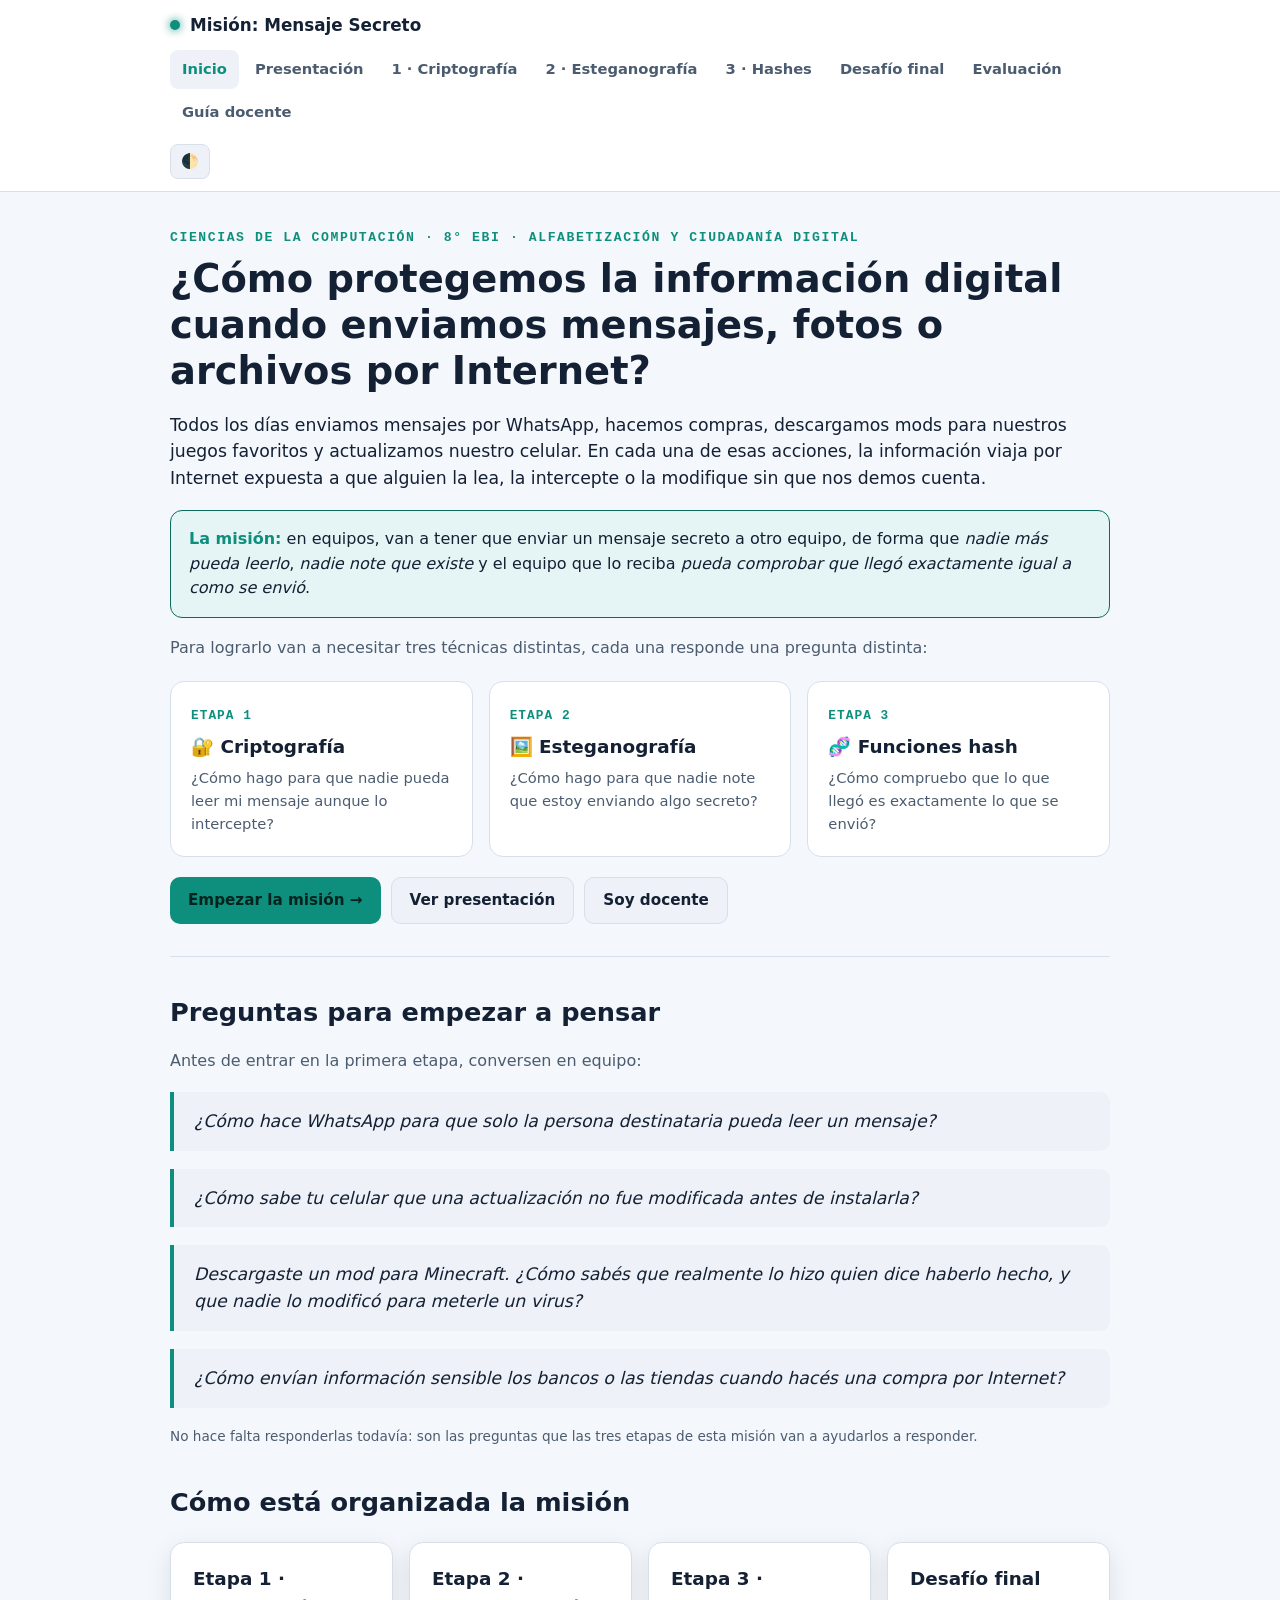
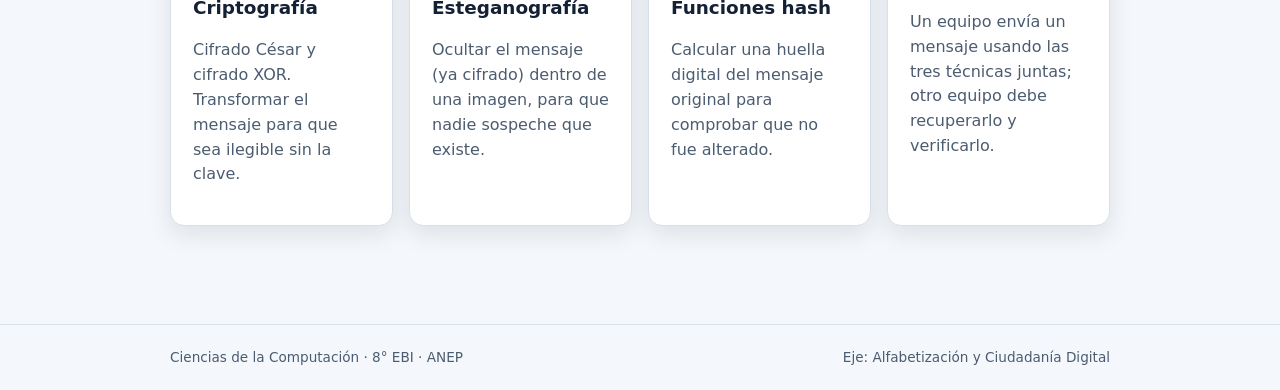
==== index.html @ 19aedc58 "Recurso: Misión Mensaje Secreto - criptografía, esteganografía y hashes (8vo EBI) Sitio estático int" ====
<!DOCTYPE html>
<html lang="es">
<head>
<meta charset="UTF-8">
<meta name="viewport" content="width=device-width, initial-scale=1.0">
<title>Misión: Mensaje Secreto — 8° EBI</title>
<meta name="description" content="Recurso educativo de Ciencias de la Computación (8° EBI): criptografía, esteganografía y funciones hash a través de una misión de protección de la información digital.">
<link rel="stylesheet" href="assets/style.css">
</head>
<body>

<header class="site">
  <div class="nav-row">
    <a class="brand" href="index.html"><span class="dot"></span>Misión: Mensaje Secreto</a>
    <nav class="links">
      <a href="index.html" class="active">Inicio</a>
      <a href="presentacion.html">Presentación</a>
      <a href="actividades/criptografia.html">1 · Criptografía</a>
      <a href="actividades/esteganografia.html">2 · Esteganografía</a>
      <a href="actividades/hashes.html">3 · Hashes</a>
      <a href="actividades/desafio-final.html">Desafío final</a>
      <a href="evaluacion.html">Evaluación</a>
      <a href="guia-docente.html">Guía docente</a>
    </nav>
    <button class="theme-toggle" onclick="toggleTheme()" title="Cambiar tema" aria-label="Cambiar tema claro/oscuro">🌓</button>
  </div>
</header>

<main>
  <div class="container">
    <p class="eyebrow">Ciencias de la Computación · 8° EBI · Alfabetización y Ciudadanía Digital</p>
    <h1>¿Cómo protegemos la información digital cuando enviamos mensajes, fotos o archivos por Internet?</h1>
    <p class="lead">
      Todos los días enviamos mensajes por WhatsApp, hacemos compras, descargamos mods para nuestros
      juegos favoritos y actualizamos nuestro celular. En cada una de esas acciones, la información
      viaja por Internet expuesta a que alguien la lea, la intercepte o la modifique sin que nos demos cuenta.
    </p>

    <div class="callout">
      <strong>La misión:</strong> en equipos, van a tener que enviar un mensaje secreto a otro equipo,
      de forma que <em>nadie más pueda leerlo</em>, <em>nadie note que existe</em> y el equipo que lo reciba
      <em>pueda comprobar que llegó exactamente igual a como se envió</em>.
    </div>

    <p>Para lograrlo van a necesitar tres técnicas distintas, cada una responde una pregunta distinta:</p>

    <div class="grid">
      <a class="stage-card" href="actividades/criptografia.html">
        <span class="stage-num">ETAPA 1</span>
        <h3>🔐 Criptografía</h3>
        <p>¿Cómo hago para que nadie pueda leer mi mensaje aunque lo intercepte?</p>
      </a>
      <a class="stage-card" href="actividades/esteganografia.html">
        <span class="stage-num">ETAPA 2</span>
        <h3>🖼️ Esteganografía</h3>
        <p>¿Cómo hago para que nadie note que estoy enviando algo secreto?</p>
      </a>
      <a class="stage-card" href="actividades/hashes.html">
        <span class="stage-num">ETAPA 3</span>
        <h3>🧬 Funciones hash</h3>
        <p>¿Cómo compruebo que lo que llegó es exactamente lo que se envió?</p>
      </a>
    </div>

    <div class="btn-row">
      <a class="btn" href="actividades/criptografia.html">Empezar la misión →</a>
      <a class="btn secondary" href="presentacion.html">Ver presentación</a>
      <a class="btn secondary" href="guia-docente.html">Soy docente</a>
    </div>

    <hr class="sep">

    <h2>Preguntas para empezar a pensar</h2>
    <p>Antes de entrar en la primera etapa, conversen en equipo:</p>
    <blockquote class="question">¿Cómo hace WhatsApp para que solo la persona destinataria pueda leer un mensaje?</blockquote>
    <blockquote class="question">¿Cómo sabe tu celular que una actualización no fue modificada antes de instalarla?</blockquote>
    <blockquote class="question">Descargaste un mod para Minecraft. ¿Cómo sabés que realmente lo hizo quien dice haberlo hecho, y que nadie lo modificó para meterle un virus?</blockquote>
    <blockquote class="question">¿Cómo envían información sensible los bancos o las tiendas cuando hacés una compra por Internet?</blockquote>

    <p class="small">
      No hace falta responderlas todavía: son las preguntas que las tres etapas de esta misión
      van a ayudarlos a responder.
    </p>

    <h2>Cómo está organizada la misión</h2>
    <div class="grid">
      <div class="card">
        <h3>Etapa 1 · Criptografía</h3>
        <p>Cifrado César y cifrado XOR. Transformar el mensaje para que sea ilegible sin la clave.</p>
      </div>
      <div class="card">
        <h3>Etapa 2 · Esteganografía</h3>
        <p>Ocultar el mensaje (ya cifrado) dentro de una imagen, para que nadie sospeche que existe.</p>
      </div>
      <div class="card">
        <h3>Etapa 3 · Funciones hash</h3>
        <p>Calcular una huella digital del mensaje original para comprobar que no fue alterado.</p>
      </div>
      <div class="card">
        <h3>Desafío final</h3>
        <p>Un equipo envía un mensaje usando las tres técnicas juntas; otro equipo debe recuperarlo y verificarlo.</p>
      </div>
    </div>
  </div>
</main>

<footer class="site">
  <div class="container">
    <span>Ciencias de la Computación · 8° EBI · ANEP</span>
    <span>Eje: Alfabetización y Ciudadanía Digital</span>
  </div>
</footer>

<script>
(function(){
  const stored = localStorage.getItem('theme');
  if (stored) document.documentElement.setAttribute('data-theme', stored);
})();
function toggleTheme(){
  const root = document.documentElement;
  const current = root.getAttribute('data-theme') || (window.matchMedia('(prefers-color-scheme: light)').matches ? 'light' : 'dark');
  const next = current === 'dark' ? 'light' : 'dark';
  root.setAttribute('data-theme', next);
  localStorage.setItem('theme', next);
}
</script>
</body>
</html>
---- assets/style.css ----
/* Misión: Mensaje Secreto — Recurso ANEP 8° EBI
   Hoja de estilos compartida */

:root {
  --bg: #0f1620;
  --bg-elev: #16202e;
  --bg-elev-2: #1c2a3c;
  --text: #e8edf4;
  --text-dim: #a9b6c6;
  --accent: #35d0ba;
  --accent-dim: #1f8f7f;
  --accent-2: #f0b429;
  --danger: #ef5f6b;
  --ok: #4fd67a;
  --border: #2a3849;
  --mono: "Courier New", ui-monospace, Consolas, monospace;
  --sans: "Segoe UI", system-ui, -apple-system, sans-serif;
  --radius: 14px;
  --shadow: 0 8px 24px rgba(0,0,0,.35);
}

:root[data-theme="light"] {
  --bg: #f4f7fb;
  --bg-elev: #ffffff;
  --bg-elev-2: #eef2f8;
  --text: #142033;
  --text-dim: #4c5c70;
  --accent: #0e8f7d;
  --accent-dim: #0b6c5e;
  --accent-2: #b3760a;
  --danger: #c62839;
  --ok: #1f8a4c;
  --border: #d7e0ea;
  --shadow: 0 8px 24px rgba(20,32,51,.10);
}

@media (prefers-color-scheme: light) {
  :root:not([data-theme="dark"]) {
    --bg: #f4f7fb;
    --bg-elev: #ffffff;
    --bg-elev-2: #eef2f8;
    --text: #142033;
    --text-dim: #4c5c70;
    --accent: #0e8f7d;
    --accent-dim: #0b6c5e;
    --accent-2: #b3760a;
    --danger: #c62839;
    --ok: #1f8a4c;
    --border: #d7e0ea;
    --shadow: 0 8px 24px rgba(20,32,51,.10);
  }
}

* { box-sizing: border-box; }

html, body {
  margin: 0;
  padding: 0;
  background: var(--bg);
  color: var(--text);
  font-family: var(--sans);
  line-height: 1.55;
  scroll-behavior: smooth;
}

body {
  min-height: 100vh;
  display: flex;
  flex-direction: column;
}

a { color: var(--accent); }
a:hover { color: var(--accent-2); }

.container {
  width: 100%;
  max-width: 980px;
  margin: 0 auto;
  padding: 0 20px;
}

/* ---------- Header / nav ---------- */
header.site {
  border-bottom: 1px solid var(--border);
  background: var(--bg-elev);
  position: sticky;
  top: 0;
  z-index: 20;
}

.nav-row {
  display: flex;
  align-items: center;
  justify-content: space-between;
  gap: 12px;
  padding: 12px 20px;
  max-width: 980px;
  margin: 0 auto;
  flex-wrap: wrap;
}

.brand {
  display: flex;
  align-items: center;
  gap: 10px;
  font-weight: 700;
  text-decoration: none;
  color: var(--text);
  font-size: 1.05rem;
  white-space: nowrap;
}

.brand .dot {
  width: 10px; height: 10px;
  border-radius: 50%;
  background: var(--accent);
  box-shadow: 0 0 10px var(--accent);
  flex: none;
}

nav.links {
  display: flex;
  gap: 4px;
  flex-wrap: wrap;
}

nav.links a {
  text-decoration: none;
  color: var(--text-dim);
  padding: 8px 12px;
  border-radius: 8px;
  font-size: .92rem;
  font-weight: 600;
  white-space: nowrap;
}

nav.links a:hover { background: var(--bg-elev-2); color: var(--text); }
nav.links a.active { color: var(--accent); background: var(--bg-elev-2); }

.theme-toggle {
  border: 1px solid var(--border);
  background: var(--bg-elev-2);
  color: var(--text);
  border-radius: 8px;
  padding: 8px 10px;
  cursor: pointer;
  font-size: .9rem;
  flex: none;
}

/* ---------- Main content ---------- */
main {
  flex: 1;
  padding: 36px 0 60px;
}

.eyebrow {
  color: var(--accent);
  font-family: var(--mono);
  font-size: .82rem;
  letter-spacing: .12em;
  text-transform: uppercase;
  font-weight: 700;
  margin: 0 0 8px;
}

h1 { font-size: clamp(1.7rem, 4vw, 2.4rem); margin: 0 0 14px; line-height: 1.2; }
h2 { font-size: clamp(1.3rem, 3vw, 1.6rem); margin: 36px 0 12px; }
h3 { font-size: 1.15rem; margin: 22px 0 8px; }
p { color: var(--text-dim); }
p.lead { color: var(--text); font-size: 1.08rem; }

.card {
  background: var(--bg-elev);
  border: 1px solid var(--border);
  border-radius: var(--radius);
  padding: 22px;
  box-shadow: var(--shadow);
  margin-bottom: 18px;
}

.card h3 { margin-top: 0; color: var(--text); }

.grid {
  display: grid;
  grid-template-columns: repeat(auto-fit, minmax(220px, 1fr));
  gap: 16px;
  margin: 20px 0;
}

.stage-card {
  display: block;
  text-decoration: none;
  background: var(--bg-elev);
  border: 1px solid var(--border);
  border-radius: var(--radius);
  padding: 20px;
  color: var(--text);
  transition: transform .15s ease, border-color .15s ease;
}

.stage-card:hover { transform: translateY(-3px); border-color: var(--accent); }

.stage-num {
  font-family: var(--mono);
  color: var(--accent);
  font-size: .8rem;
  font-weight: 700;
  letter-spacing: .08em;
}

.stage-card h3 { margin: 6px 0 6px; }
.stage-card p { margin: 0; font-size: .92rem; }

.badge {
  display: inline-block;
  font-family: var(--mono);
  font-size: .72rem;
  font-weight: 700;
  padding: 3px 9px;
  border-radius: 999px;
  background: var(--bg-elev-2);
  color: var(--accent);
  border: 1px solid var(--border);
  margin: 2px 6px 2px 0;
}

blockquote.question {
  margin: 18px 0;
  padding: 16px 20px;
  border-left: 4px solid var(--accent);
  background: var(--bg-elev-2);
  border-radius: 0 10px 10px 0;
  font-size: 1.08rem;
  font-style: italic;
  color: var(--text);
}

/* ---------- Buttons & inputs ---------- */
.btn {
  display: inline-flex;
  align-items: center;
  gap: 8px;
  border: none;
  background: var(--accent);
  color: #04231e;
  font-weight: 700;
  padding: 11px 18px;
  border-radius: 10px;
  cursor: pointer;
  font-size: .95rem;
  text-decoration: none;
}

.btn:hover { background: var(--accent-2); color: #241a02; }
.btn.secondary { background: var(--bg-elev-2); color: var(--text); border: 1px solid var(--border); }
.btn.secondary:hover { background: var(--bg-elev); color: var(--accent); }
.btn:disabled { opacity: .5; cursor: not-allowed; }

.btn-row { display: flex; gap: 10px; flex-wrap: wrap; margin: 14px 0; }

textarea, input[type="text"], input[type="number"], select {
  width: 100%;
  background: var(--bg-elev-2);
  border: 1px solid var(--border);
  color: var(--text);
  border-radius: 10px;
  padding: 11px 13px;
  font-family: var(--mono);
  font-size: .95rem;
}

label { font-weight: 700; font-size: .88rem; color: var(--text-dim); display: block; margin: 14px 0 6px; }

input[type="range"] { accent-color: var(--accent); width: 100%; }

.field { margin-bottom: 8px; }

.output-box {
  background: var(--bg-elev-2);
  border: 1px dashed var(--border);
  border-radius: 10px;
  padding: 14px;
  font-family: var(--mono);
  word-break: break-all;
  white-space: pre-wrap;
  min-height: 24px;
  color: var(--accent);
}

.hint {
  font-size: .85rem;
  color: var(--text-dim);
  margin-top: 6px;
}

/* ---------- Tool layout ---------- */
.tool {
  background: var(--bg-elev);
  border: 1px solid var(--border);
  border-radius: var(--radius);
  padding: 24px;
  margin: 22px 0;
}

.tool h3 { margin-top: 0; }

.tabs { display: flex; gap: 8px; margin-bottom: 16px; flex-wrap: wrap; }
.tab-btn {
  background: var(--bg-elev-2);
  border: 1px solid var(--border);
  color: var(--text-dim);
  padding: 9px 16px;
  border-radius: 999px;
  cursor: pointer;
  font-weight: 700;
  font-size: .88rem;
}
.tab-btn.active { background: var(--accent); color: #04231e; border-color: var(--accent); }
.tab-panel { display: none; }
.tab-panel.active { display: block; }

canvas { max-width: 100%; border-radius: 10px; border: 1px solid var(--border); background: #000; }

.compare {
  display: grid;
  grid-template-columns: 1fr 1fr;
  gap: 14px;
}
@media (max-width: 640px) { .compare { grid-template-columns: 1fr; } }

.status-ok { color: var(--ok); font-weight: 700; }
.status-bad { color: var(--danger); font-weight: 700; }

/* ---------- Quiz ---------- */
.quiz-q {
  background: var(--bg-elev-2);
  border-radius: 12px;
  padding: 16px 18px;
  margin-bottom: 14px;
  border: 1px solid var(--border);
}
.quiz-q p.q-text { color: var(--text); font-weight: 700; margin: 0 0 10px; }
.quiz-opt {
  display: block;
  width: 100%;
  text-align: left;
  background: var(--bg-elev);
  border: 1px solid var(--border);
  color: var(--text);
  padding: 10px 14px;
  border-radius: 8px;
  margin-bottom: 8px;
  cursor: pointer;
  font-size: .93rem;
}
.quiz-opt:hover { border-color: var(--accent); }
.quiz-opt.correct { background: rgba(79,214,122,.15); border-color: var(--ok); }
.quiz-opt.incorrect { background: rgba(239,95,107,.15); border-color: var(--danger); }
.quiz-score {
  font-family: var(--mono);
  font-size: 1.1rem;
  font-weight: 700;
  color: var(--accent);
}

/* ---------- Rubric table ---------- */
table.rubric {
  width: 100%;
  border-collapse: collapse;
  margin: 18px 0;
  font-size: .88rem;
}
table.rubric th, table.rubric td {
  border: 1px solid var(--border);
  padding: 10px 12px;
  text-align: left;
  vertical-align: top;
}
table.rubric th { background: var(--bg-elev-2); color: var(--accent); }
table.rubric td { color: var(--text-dim); }

/* ---------- Slides (presentacion.html) ---------- */
.deck { position: relative; }
.slide {
  display: none;
  min-height: 62vh;
  padding: 40px 10px;
  animation: fade .25s ease;
}
.slide.active { display: flex; flex-direction: column; justify-content: center; }
@keyframes fade { from { opacity: 0; } to { opacity: 1; } }

.slide h1, .slide h2 { text-align: left; }
.slide ul { color: var(--text-dim); font-size: 1.05rem; }
.slide li { margin-bottom: 8px; }

.deck-controls {
  position: sticky;
  bottom: 0;
  display: flex;
  align-items: center;
  justify-content: space-between;
  background: var(--bg-elev);
  border-top: 1px solid var(--border);
  padding: 14px 20px;
  border-radius: var(--radius) var(--radius) 0 0;
  box-shadow: var(--shadow);
}
.deck-progress { font-family: var(--mono); color: var(--text-dim); font-size: .85rem; }

/* ---------- Footer ---------- */
footer.site {
  border-top: 1px solid var(--border);
  padding: 22px 0;
  color: var(--text-dim);
  font-size: .85rem;
}
footer.site .container { display: flex; justify-content: space-between; gap: 12px; flex-wrap: wrap; }

.callout {
  border: 1px solid var(--accent-dim);
  background: rgba(53,208,186,.08);
  border-radius: 12px;
  padding: 16px 18px;
  margin: 18px 0;
}
.callout.warn { border-color: var(--accent-2); background: rgba(240,180,41,.08); }
.callout strong { color: var(--accent); }
.callout.warn strong { color: var(--accent-2); }

.small { font-size: .85rem; color: var(--text-dim); }
hr.sep { border: none; border-top: 1px solid var(--border); margin: 32px 0; }
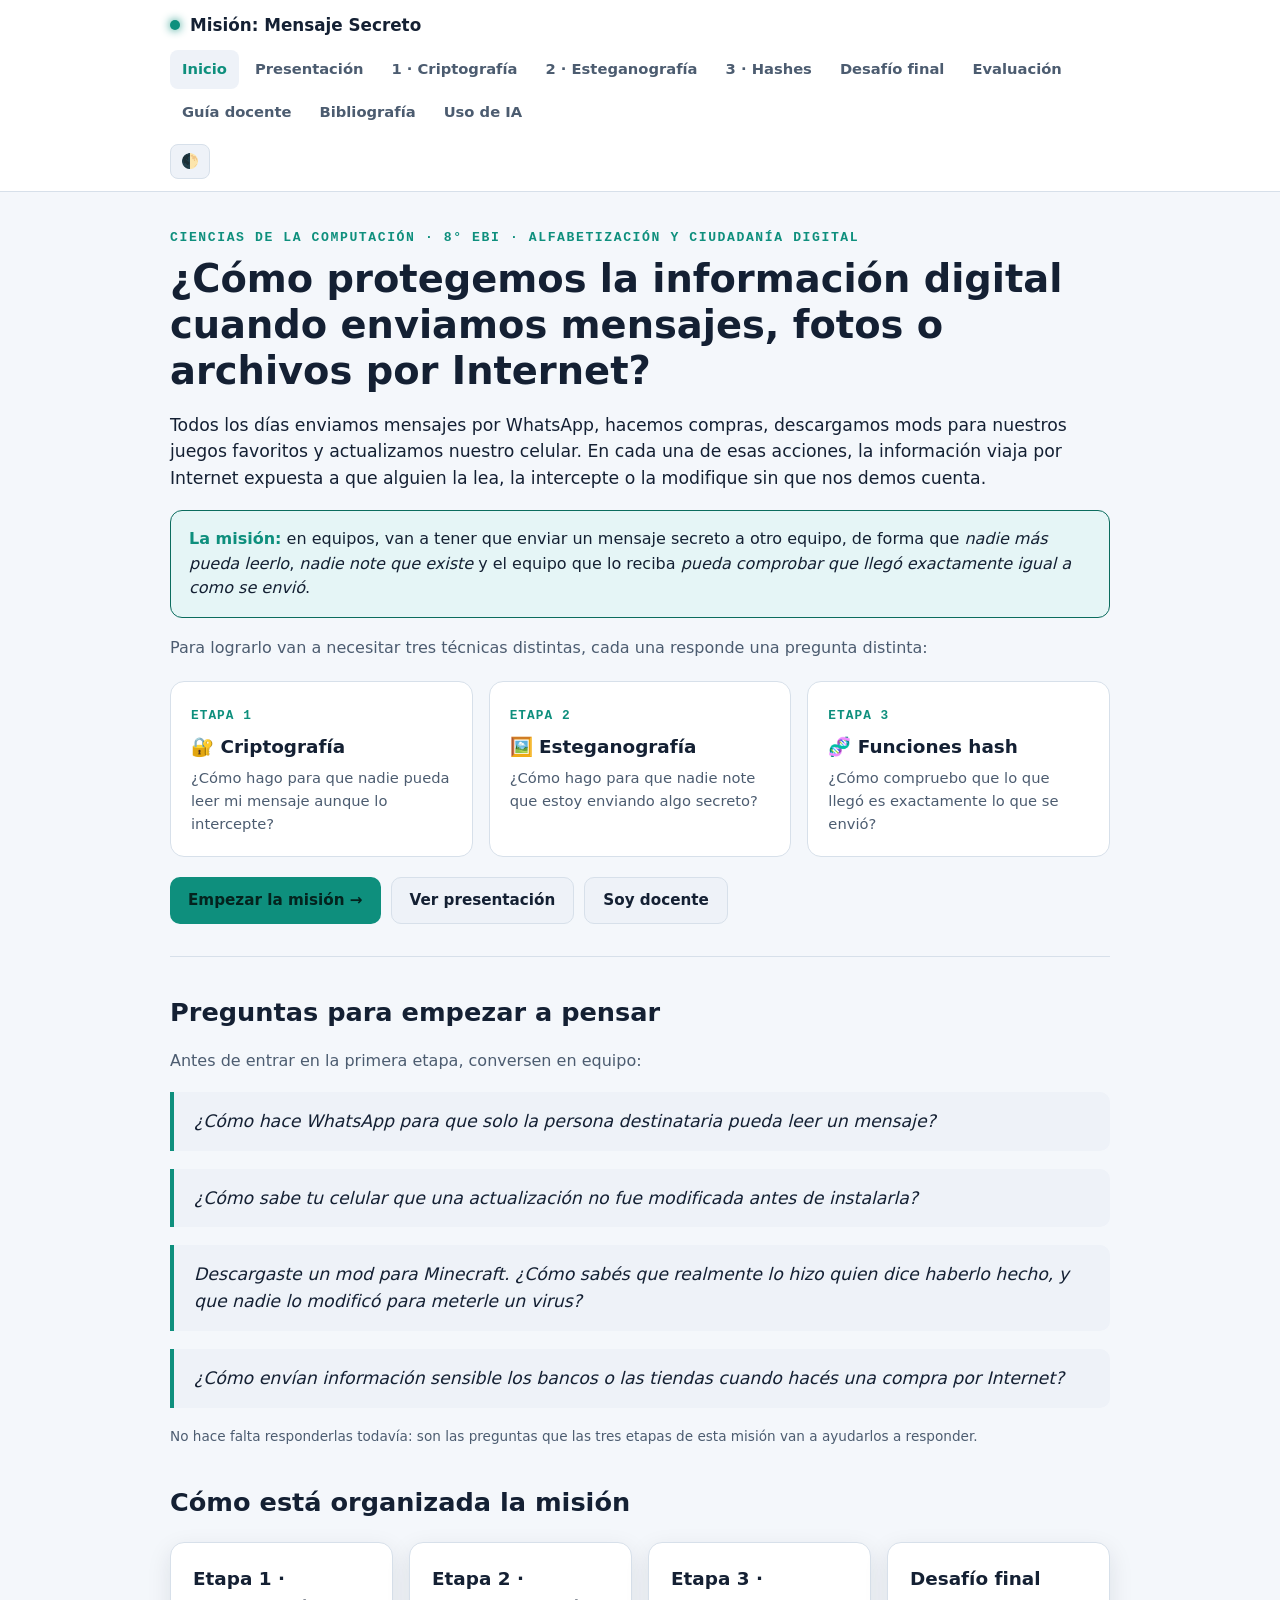
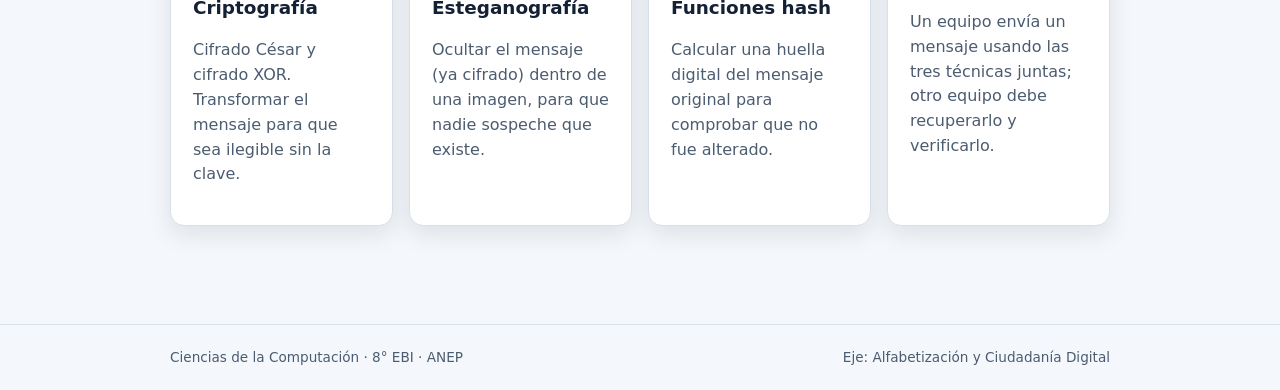
==== commit 5e3c06ac: "Agregar bibliografía y declaración de uso de IA Incorpora página de bibliografía (programas ANEP 7mo" ====
--- a/index.html
+++ b/index.html
@@ -21,6 +21,8 @@
       <a href="actividades/desafio-final.html">Desafío final</a>
       <a href="evaluacion.html">Evaluación</a>
       <a href="guia-docente.html">Guía docente</a>
+      <a href="bibliografia.html">Bibliografía</a>
+      <a href="declaracion-ia.html">Uso de IA</a>
     </nav>
     <button class="theme-toggle" onclick="toggleTheme()" title="Cambiar tema" aria-label="Cambiar tema claro/oscuro">🌓</button>
   </div>
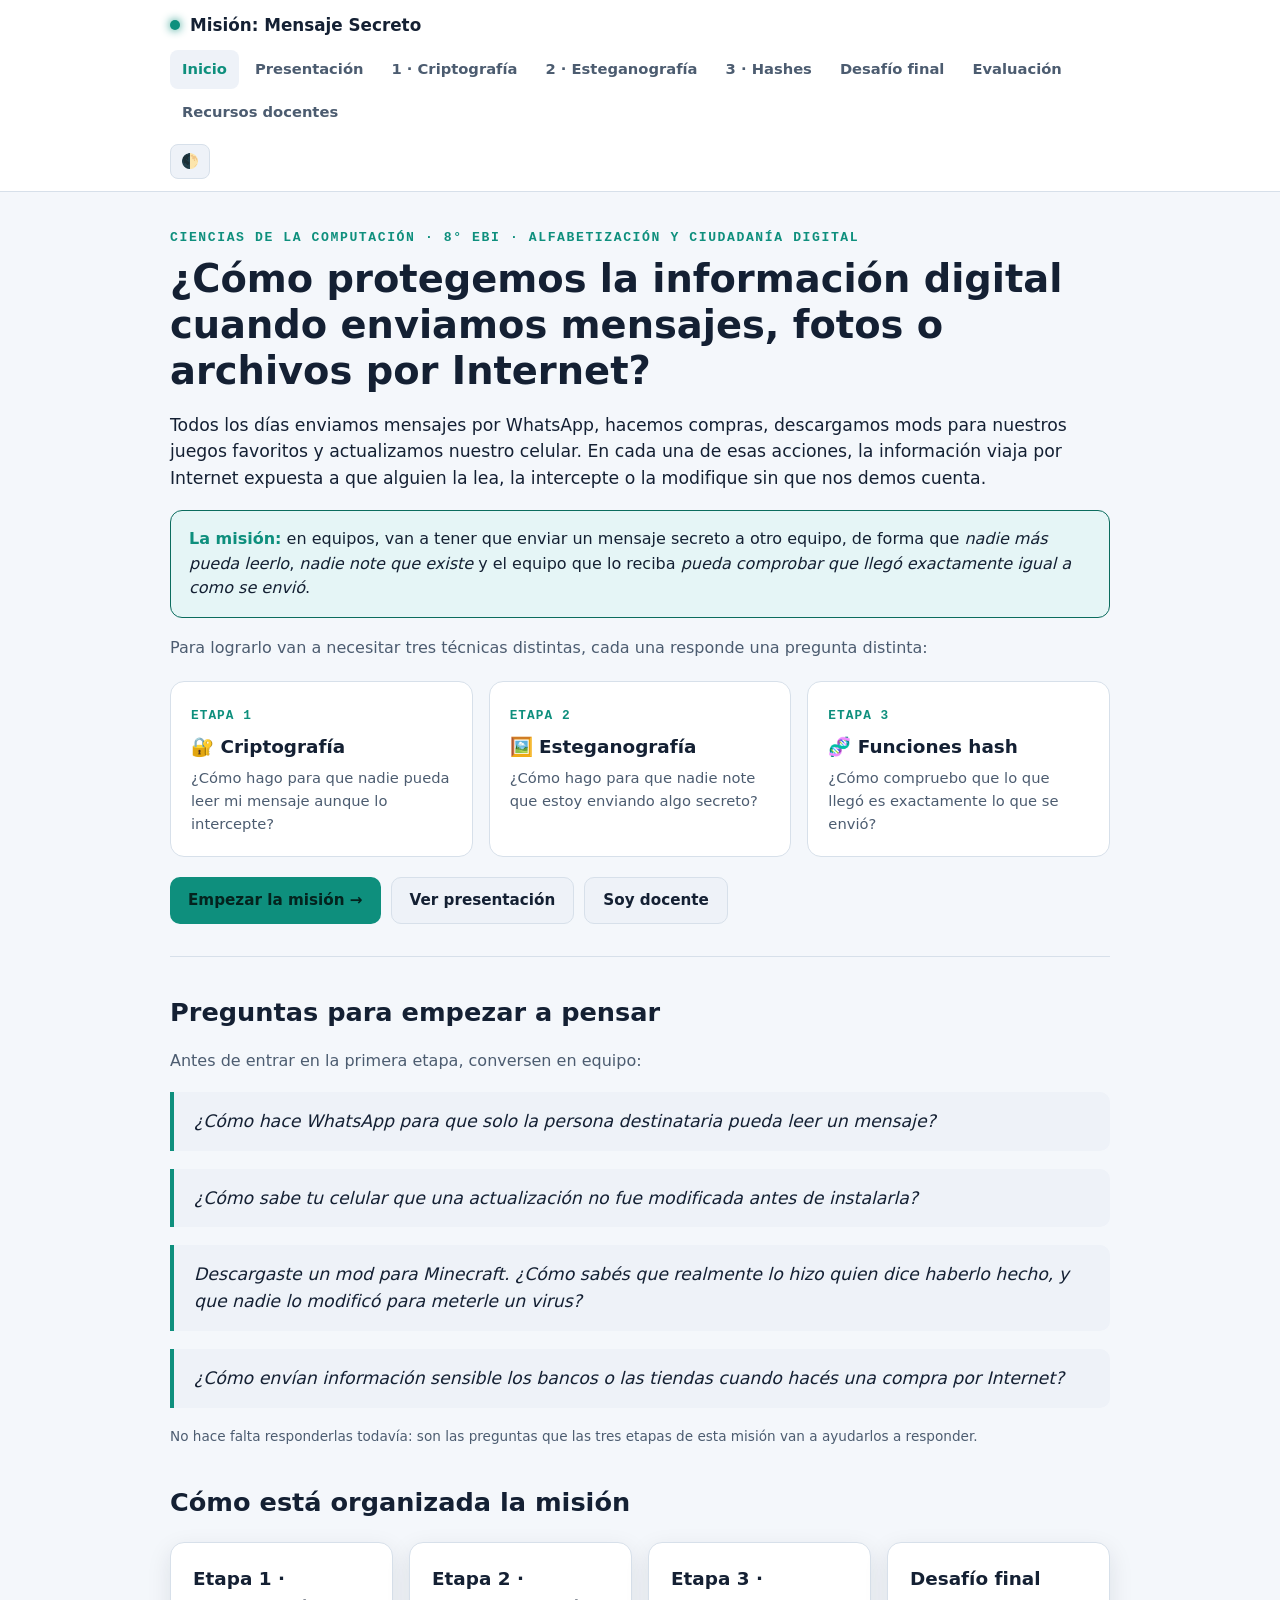
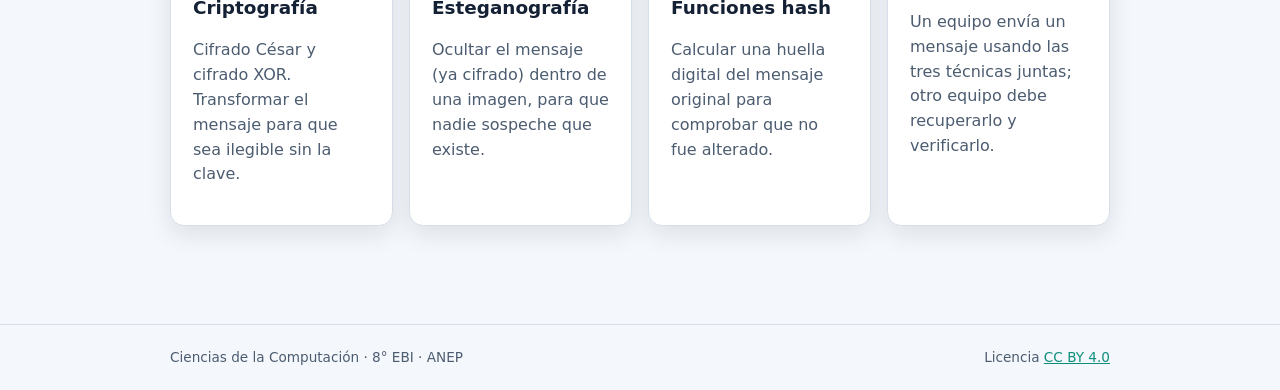
==== commit 5727436a: "Separar recursos docentes, agregar licencia CC BY 4.0 y descarga ZIP - Nueva página "Recursos docent" ====
--- a/index.html
+++ b/index.html
@@ -20,9 +20,7 @@
       <a href="actividades/hashes.html">3 · Hashes</a>
       <a href="actividades/desafio-final.html">Desafío final</a>
       <a href="evaluacion.html">Evaluación</a>
-      <a href="guia-docente.html">Guía docente</a>
-      <a href="bibliografia.html">Bibliografía</a>
-      <a href="declaracion-ia.html">Uso de IA</a>
+      <a href="recursos-docentes.html">Recursos docentes</a>
     </nav>
     <button class="theme-toggle" onclick="toggleTheme()" title="Cambiar tema" aria-label="Cambiar tema claro/oscuro">🌓</button>
   </div>
@@ -67,7 +65,7 @@
     <div class="btn-row">
       <a class="btn" href="actividades/criptografia.html">Empezar la misión →</a>
       <a class="btn secondary" href="presentacion.html">Ver presentación</a>
-      <a class="btn secondary" href="guia-docente.html">Soy docente</a>
+      <a class="btn secondary" href="recursos-docentes.html">Soy docente</a>
     </div>
 
     <hr class="sep">
@@ -109,7 +107,7 @@
 <footer class="site">
   <div class="container">
     <span>Ciencias de la Computación · 8° EBI · ANEP</span>
-    <span>Eje: Alfabetización y Ciudadanía Digital</span>
+    <span>Licencia <a href="licencia.html">CC BY 4.0</a></span>
   </div>
 </footer>
 
--- a/assets/style.css
+++ b/assets/style.css
@@ -395,6 +395,69 @@
 .slide ul { color: var(--text-dim); font-size: 1.05rem; }
 .slide li { margin-bottom: 8px; }
 
+.slide-flex {
+  display: flex;
+  gap: 36px;
+  align-items: center;
+  flex-wrap: wrap;
+}
+.slide-flex .slide-text { flex: 1 1 320px; }
+.slide-flex .slide-media { flex: 1 1 220px; max-width: 280px; margin: 0 auto; }
+.diagram { width: 100%; height: auto; color: var(--accent); }
+.diagram .accent2 { color: var(--accent-2); }
+.diagram-caption {
+  text-align: center;
+  font-size: .8rem;
+  color: var(--text-dim);
+  margin-top: 8px;
+  font-family: var(--mono);
+}
+
+.slide-photo {
+  width: 100%;
+  border-radius: 12px;
+  border: 1px solid var(--border);
+  display: block;
+}
+.photo-credit {
+  text-align: center;
+  font-size: .72rem;
+  color: var(--text-dim);
+  margin-top: 6px;
+}
+.photo-credit a { color: var(--text-dim); }
+
+.video-slot {
+  border: 2px dashed var(--border);
+  border-radius: 12px;
+  padding: 22px 18px;
+  text-align: center;
+  color: var(--text-dim);
+  background: var(--bg-elev-2);
+  margin-top: 18px;
+}
+.video-slot .video-icon { font-size: 1.8rem; display: block; margin-bottom: 8px; }
+
+.video-embed {
+  position: relative;
+  width: 100%;
+  max-width: 560px;
+  aspect-ratio: 16 / 9;
+  margin: 18px auto 0;
+  border-radius: 12px;
+  overflow: hidden;
+  border: 1px solid var(--border);
+}
+.video-embed iframe {
+  position: absolute;
+  top: 0; left: 0;
+  width: 100%;
+  height: 100%;
+  border: 0;
+}
+.video-slot strong { color: var(--text); display: block; margin-bottom: 4px; }
+.video-slot p { margin: 4px 0 0; font-size: .82rem; }
+
 .deck-controls {
   position: sticky;
   bottom: 0;
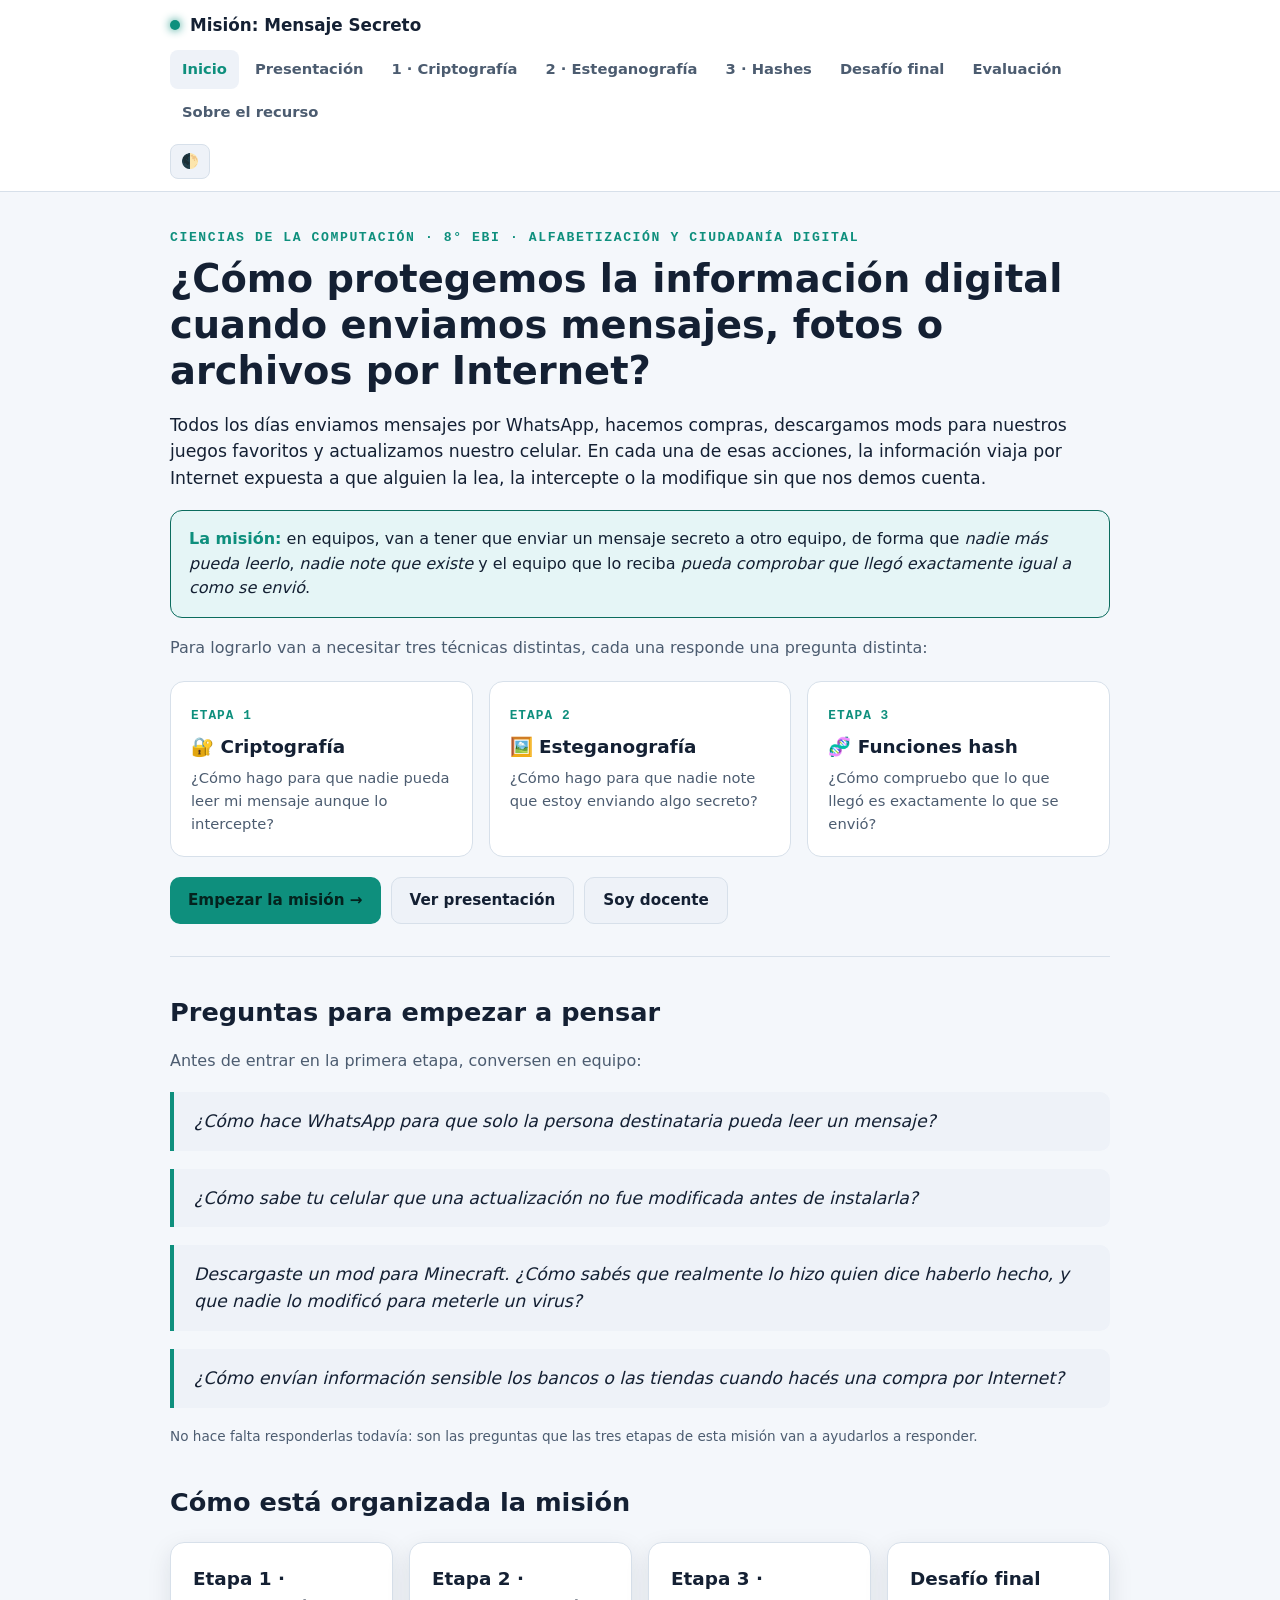
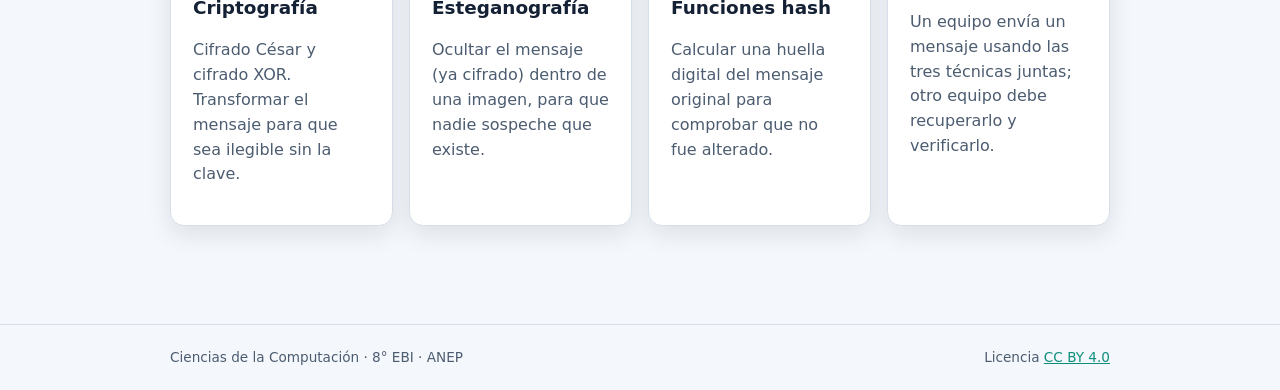
==== commit 104c1639: "Renombrar 'Recursos docentes' a 'Sobre el recurso' en todo el sitio" ====
--- a/index.html
+++ b/index.html
@@ -20,7 +20,7 @@
       <a href="actividades/hashes.html">3 · Hashes</a>
       <a href="actividades/desafio-final.html">Desafío final</a>
       <a href="evaluacion.html">Evaluación</a>
-      <a href="recursos-docentes.html">Recursos docentes</a>
+      <a href="recursos-docentes.html">Sobre el recurso</a>
     </nav>
     <button class="theme-toggle" onclick="toggleTheme()" title="Cambiar tema" aria-label="Cambiar tema claro/oscuro">🌓</button>
   </div>
